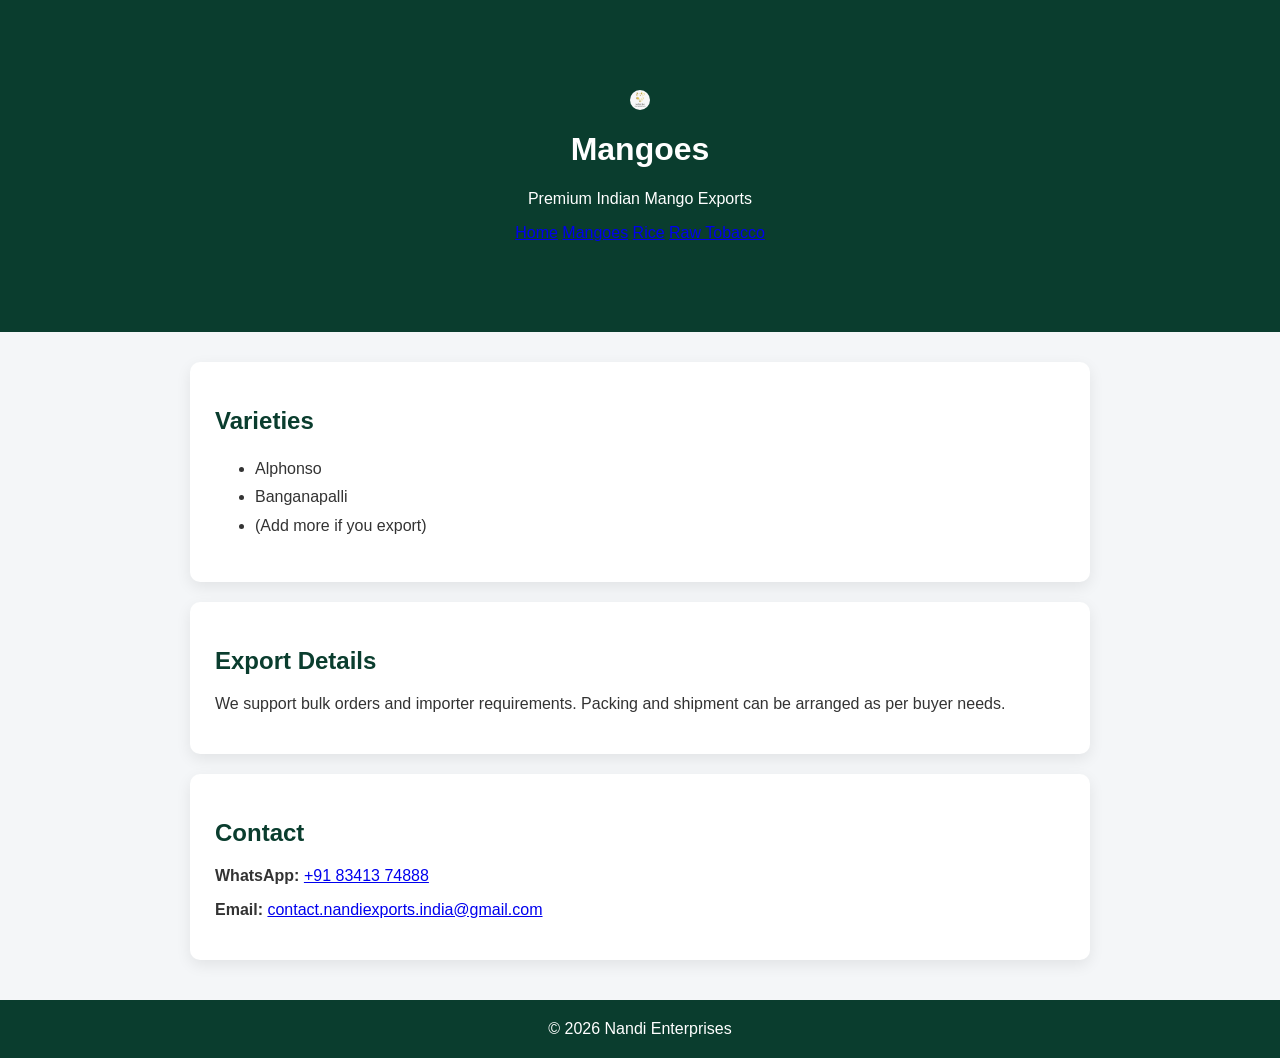
==== mangoes.html @ 439891d4 "Create mangoes.html" ====
<!DOCTYPE html>
<html>
<head>
  <title>Mangoes | Nandi Enterprises</title>
  <meta name="viewport" content="width=device-width, initial-scale=1.0">
  <link rel="stylesheet" href="style.css">
</head>
<body>

<header class="header">
  <div class="container">
    <img src="Nandi%20Enterprises.png" alt="Nandi Enterprises Logo" class="logo">
    <h1>Mangoes</h1>
    <p>Premium Indian Mango Exports</p>

    <nav class="nav">
      <a href="index.html">Home</a>
      <a href="mangoes.html">Mangoes</a>
      <a href="rice.html">Rice</a>
      <a href="raw-tobacco.html">Raw Tobacco</a>
    </nav>
  </div>
</header>

<main class="container">
  <section class="card">
    <h2>Varieties</h2>
    <ul>
      <li>Alphonso</li>
      <li>Banganapalli</li>
      <li>(Add more if you export)</li>
    </ul>
  </section>

  <section class="card">
    <h2>Export Details</h2>
    <p>We support bulk orders and importer requirements. Packing and shipment can be arranged as per buyer needs.</p>
  </section>

  <section class="card">
    <h2>Contact</h2>
    <p><b>WhatsApp:</b> <a href="https://wa.me/918341374888" target="_blank">+91 83413 74888</a></p>
    <p><b>Email:</b> <a href="mailto:contact.nandiexports.india@gmail.com">contact.nandiexports.india@gmail.com</a></p>
  </section>
</main>

<footer class="footer">© <span id="year"></span> Nandi Enterprises</footer>
<script>document.getElementById("year").textContent = new Date().getFullYear();</script>

</body>
</html>
---- style.css ----
body {
  margin: 0;
  font-family: Arial, sans-serif;
  background: #f4f6f8;
  color: #333;
}

.header {
  background: #0a3d2e;
  color: white;
  padding: 60px 20px;
  text-align: center;
}

.container {
  max-width: 900px;
  margin: 30px auto;
  padding: 0 20px;
}

.card {
  background: white;
  padding: 25px;
  margin-bottom: 20px;
  border-radius: 10px;
  box-shadow: 0 5px 15px rgba(0,0,0,0.08);
}

h2 {
  color: #0a3d2e;
}

ul {
  line-height: 1.8;
}

.btn {
  display: inline-block;
  margin-top: 15px;
  padding: 10px 18px;
  background: white;
  color: #0a3d2e;
  text-decoration: none;
  font-weight: bold;
  border-radius: 6px;
}

.footer {
  background: #0a3d2e;
  color: white;
  text-align: center;
  padding: 20px;
  margin-top: 40px;
}

.logo{
  width:20px;
  height:auto;
  display:block;
  margin:0 auto 15px auto;
  border-radius:10px;
}

.contact-buttons{
  display:flex;
  gap:10px;
  flex-wrap:wrap;
  margin-top:12px;
}

.btn2{
  display:inline-block;
  padding:10px 14px;
  border-radius:8px;
  text-decoration:none;
  background:#0a3d2e;
  color:white;
  font-weight:bold;
}
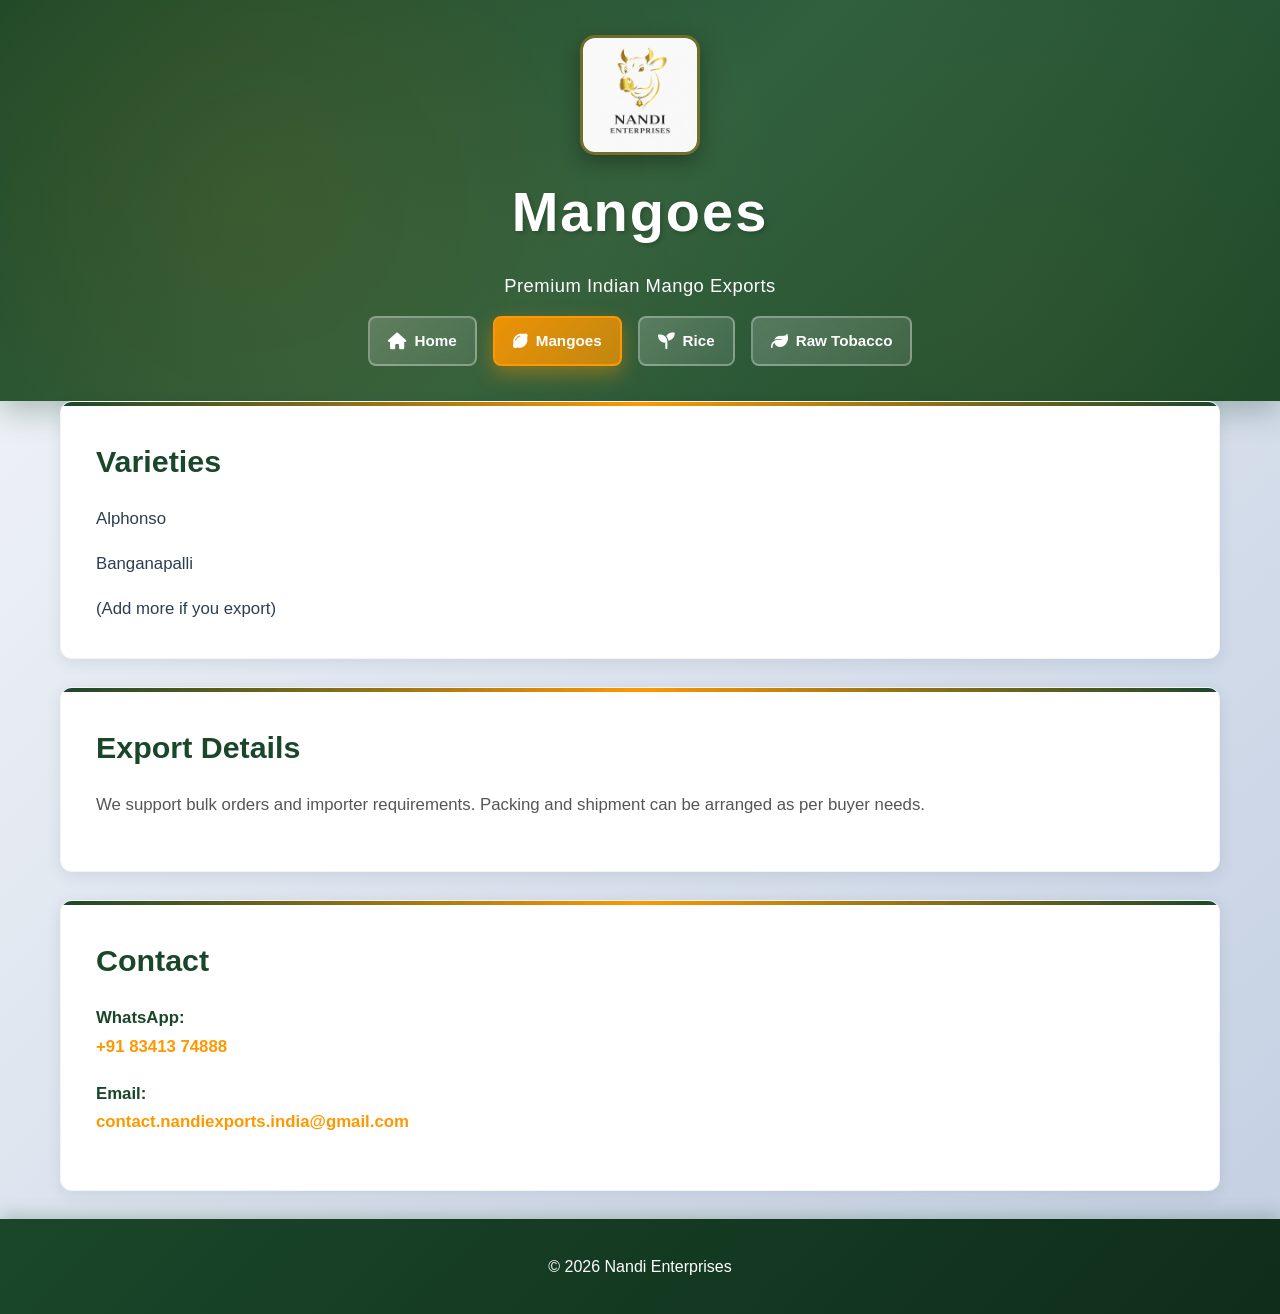
==== commit 8e16e44c: "updated css for home screen" ====
--- a/mangoes.html
+++ b/mangoes.html
@@ -3,6 +3,7 @@
 <head>
   <title>Mangoes | Nandi Enterprises</title>
   <meta name="viewport" content="width=device-width, initial-scale=1.0">
+  <link rel="stylesheet" href="https://cdnjs.cloudflare.com/ajax/libs/font-awesome/6.5.0/css/all.min.css">
   <link rel="stylesheet" href="style.css">
 </head>
 <body>
@@ -14,10 +15,10 @@
     <p>Premium Indian Mango Exports</p>
 
     <nav class="nav">
-      <a href="index.html">Home</a>
-      <a href="mangoes.html">Mangoes</a>
-      <a href="rice.html">Rice</a>
-      <a href="raw-tobacco.html">Raw Tobacco</a>
+      <a href="index.html"><i class="fas fa-home"></i> Home</a>
+      <a href="mangoes.html"><i class="fas fa-lemon"></i> Mangoes</a>
+      <a href="rice.html"><i class="fas fa-seedling"></i> Rice</a>
+      <a href="raw-tobacco.html"><i class="fas fa-leaf"></i> Raw Tobacco</a>
     </nav>
   </div>
 </header>
@@ -45,7 +46,20 @@
 </main>
 
 <footer class="footer">© <span id="year"></span> Nandi Enterprises</footer>
-<script>document.getElementById("year").textContent = new Date().getFullYear();</script>
+<script>
+  document.getElementById("year").textContent = new Date().getFullYear();
+  
+  // Highlight current navigation link
+  const navLinks = document.querySelectorAll('.nav a');
+  const currentPage = window.location.pathname.split('/').pop() || 'index.html';
+  
+  navLinks.forEach(link => {
+    const href = link.getAttribute('href');
+    if (href === currentPage || (currentPage === '' && href === 'index.html')) {
+      link.classList.add('active');
+    }
+  });
+</script>
 
 </body>
 </html>
--- a/style.css
+++ b/style.css
@@ -1,79 +1,706 @@
+/* ===== RESET & BASE STYLES ===== */
+* {
+  margin: 0;
+  padding: 0;
+  box-sizing: border-box;
+}
+
+html {
+  scroll-behavior: smooth;
+}
+
 body {
+  font-family: 'Poppins', 'Segoe UI', Tahoma, Geneva, Verdana, sans-serif;
+  line-height: 1.6;
+  color: #2c3e50;
+  background: linear-gradient(135deg, #f5f7fa 0%, #c3cfe2 100%);
+  min-height: 100vh;
+}
+
+/* ===== CONTAINER ===== */
+.container {
+  max-width: 1200px;
+  margin: 0 auto;
+  padding: 0 20px;
+}
+
+/* ===== HEADER ===== */
+.header {
+  background: linear-gradient(135deg, #1a472a 0%, #2d5f3f 50%, #1a472a 100%);
+  color: white;
+  padding: clamp(20px, 3vw, 35px) 20px;
+  text-align: center;
+  box-shadow: 0 10px 30px rgba(26, 71, 42, 0.3);
+  position: relative;
+  overflow: hidden;
+}
+
+.header::before {
+  content: '';
+  position: absolute;
+  top: 0;
+  left: 0;
+  right: 0;
+  bottom: 0;
+  background: radial-gradient(circle at 20% 50%, rgba(255, 152, 0, 0.1) 0%, transparent 50%),
+              radial-gradient(circle at 80% 80%, rgba(255, 152, 0, 0.05) 0%, transparent 50%);
+  pointer-events: none;
+}
+
+.header .container {
+  display: flex;
+  flex-direction: column;
+  align-items: center;
+  gap: clamp(8px, 1.5vw, 12px);
+  position: relative;
+  z-index: 1;
+}
+
+/* Responsive logo */
+.header .logo {
+  width: clamp(70px, 18vw, 120px);
+  height: auto;
+  border-radius: 15px;
+  box-shadow: 0 8px 20px rgba(0, 0, 0, 0.3);
+  object-fit: contain;
+  border: 3px solid rgba(255, 152, 0, 0.3);
+  transition: transform 0.3s ease;
+  animation: slideDown 0.8s ease-out;
+}
+
+.header .logo:hover {
+  transform: scale(1.05);
+}
+
+/* Responsive heading */
+.header h1 {
+  font-size: clamp(2.2rem, 6vw, 3.5rem);
+  font-weight: 800;
+  letter-spacing: 2px;
+  margin-bottom: 2px;
+  text-shadow: 2px 2px 4px rgba(0, 0, 0, 0.2);
+  animation: slideDown 1s ease-out 0.2s both;
+}
+
+/* Responsive subtitle */
+.header p {
+  font-size: clamp(0.9rem, 2.2vw, 1.15rem);
+  opacity: 0.95;
+  max-width: 600px;
+  font-weight: 400;
+  letter-spacing: 0.5px;
   margin: 0;
-  font-family: Arial, sans-serif;
-  background: #f4f6f8;
-  color: #333;
-}
-
-.header {
-  background: #0a3d2e;
+  animation: slideDown 1s ease-out 0.4s both;
+}
+
+/* Animation */
+@keyframes slideDown {
+  from {
+    opacity: 0;
+    transform: translateY(-30px);
+  }
+  to {
+    opacity: 1;
+    transform: translateY(0);
+  }
+}
+
+/* ===== NAVIGATION ===== */
+.nav {
+  display: flex;
+  flex-wrap: wrap;
+  justify-content: center;
+  align-items: center;
+  gap: clamp(10px, 1.8vw, 16px);
+  width: 100%;
+  margin-top: 4px;
+}
+
+.nav a {
   color: white;
-  padding: 60px 20px;
-  text-align: center;
-}
-
-.container {
-  max-width: 900px;
-  margin: 30px auto;
-  padding: 0 20px;
-}
-
+  text-decoration: none;
+  padding: clamp(8px, 1.2vw, 11px) clamp(12px, 2vw, 18px);
+  background: linear-gradient(135deg, rgba(255, 255, 255, 0.2) 0%, rgba(255, 255, 255, 0.1) 100%);
+  border-radius: 8px;
+  transition: all 0.4s cubic-bezier(0.25, 0.46, 0.45, 0.94);
+  font-size: clamp(0.85rem, 1.3vw, 0.95rem);
+  font-weight: 600;
+  white-space: nowrap;
+  border: 2px solid rgba(255, 255, 255, 0.3);
+  backdrop-filter: blur(10px);
+  display: flex;
+  align-items: center;
+  gap: 8px;
+}
+
+.nav a:hover {
+  background: linear-gradient(135deg, rgba(255, 152, 0, 0.8) 0%, rgba(255, 152, 0, 0.6) 100%);
+  transform: translateY(-4px) scale(1.05);
+  border-color: rgba(255, 152, 0, 1);
+  box-shadow: 0 8px 20px rgba(255, 152, 0, 0.3);
+}
+
+.nav a.active {
+  background: linear-gradient(135deg, rgba(255, 152, 0, 0.9) 0%, rgba(255, 152, 0, 0.7) 100%);
+  border-color: rgba(255, 152, 0, 1);
+  box-shadow: 0 8px 20px rgba(255, 152, 0, 0.4);
+  font-weight: 700;
+}
+
+.nav i {
+  font-size: 1.1em;
+}
+
+/* ===== BUTTONS ===== */
+.btn, .btn2 {
+  display: inline-block;
+  padding: clamp(9px, 1.3vw, 13px) clamp(18px, 2.8vw, 26px);
+  background: linear-gradient(135deg, #ff9800 0%, #f57c00 100%);
+  color: white;
+  text-decoration: none;
+  border-radius: 8px;
+  transition: all 0.4s cubic-bezier(0.25, 0.46, 0.45, 0.94);
+  font-size: clamp(0.85rem, 1.3vw, 0.95rem);
+  font-weight: 700;
+  border: 2px solid transparent;
+  cursor: pointer;
+  box-shadow: 0 6px 15px rgba(255, 152, 0, 0.25);
+  position: relative;
+  overflow: hidden;
+  display: inline-flex;
+  align-items: center;
+  gap: 8px;
+}
+
+.btn::before, .btn2::before {
+  content: '';
+  position: absolute;
+  top: 0;
+  left: -100%;
+  width: 100%;
+  height: 100%;
+  background: rgba(255, 255, 255, 0.2);
+  transition: left 0.4s ease;
+}
+
+.btn:hover, .btn2:hover {
+  background: linear-gradient(135deg, #f57c00 0%, #e65100 100%);
+  transform: translateY(-5px);
+  box-shadow: 0 12px 25px rgba(255, 152, 0, 0.4);
+  border-color: rgba(255, 255, 255, 0.5);
+}
+
+.btn:hover::before, .btn2:hover::before {
+  left: 100%;
+}
+
+.btn i, .btn2 i {
+  font-size: 1.1em;
+}
+
+/* ===== MAIN CONTENT ===== */
+main {
+  padding: clamp(20px, 3vw, 40px) 20px;
+  min-height: calc(100vh - 200px);
+}
+
+/* ===== CARDS ===== */
 .card {
   background: white;
-  padding: 25px;
-  margin-bottom: 20px;
-  border-radius: 10px;
-  box-shadow: 0 5px 15px rgba(0,0,0,0.08);
-}
-
-h2 {
-  color: #0a3d2e;
-}
-
-ul {
-  line-height: 1.8;
-}
-
-.btn {
+  padding: clamp(22px, 3.5vw, 35px);
+  margin-bottom: clamp(18px, 2.5vw, 28px);
+  border-radius: 12px;
+  box-shadow: 0 4px 15px rgba(44, 62, 80, 0.1);
+  transition: all 0.4s cubic-bezier(0.25, 0.46, 0.45, 0.94);
+  border: 1px solid rgba(26, 71, 42, 0.05);
+  position: relative;
+  overflow: hidden;
+}
+
+.card::before {
+  content: '';
+  position: absolute;
+  top: 0;
+  left: 0;
+  right: 0;
+  height: 4px;
+  background: linear-gradient(90deg, #1a472a 0%, #ff9800 50%, #1a472a 100%);
+}
+
+.card:hover {
+  transform: translateY(-8px);
+  box-shadow: 0 15px 40px rgba(44, 62, 80, 0.15);
+  border-color: rgba(255, 152, 0, 0.2);
+}
+
+.card h2 {
+  font-size: clamp(1.4rem, 2.8vw, 1.9rem);
+  color: #1a472a;
+  margin-bottom: clamp(14px, 2vw, 20px);
+  display: flex;
+  align-items: center;
+  gap: 12px;
+  font-weight: 700;
+}
+
+.card h2 i {
+  color: #ff9800;
+  font-size: 1.2em;
+}
+
+.card p {
+  font-size: clamp(0.9rem, 1.7vw, 1.05rem);
+  color: #555;
+  margin-bottom: clamp(12px, 1.5vw, 16px);
+  line-height: 1.7;
+  font-weight: 400;
+}
+
+/* ===== LISTS ===== */
+.card ul {
+  list-style: none;
+  padding-left: 0;
+  display: flex;
+  flex-direction: column;
+  gap: clamp(12px, 1.5vw, 18px);
+}
+
+.card ul li {
+  margin-bottom: 0;
+  font-size: clamp(0.9rem, 1.7vw, 1.05rem);
+}
+
+.card ul li a {
+  color: #1a472a;
+  text-decoration: none;
+  font-weight: 600;
+  transition: all 0.3s cubic-bezier(0.25, 0.46, 0.45, 0.94);
+  display: inline-flex;
+  align-items: center;
+  gap: 12px;
+  padding: 6px 0;
+}
+
+.card ul li a:hover {
+  color: #ff9800;
+  transform: translateX(8px);
+}
+
+.card ul li a i {
+  color: #ff9800;
+  transition: all 0.3s ease;
+}
+
+.card ul li a:hover i {
+  transform: scale(1.2);
+}
+
+/* ===== CONTACT SECTION ===== */
+.card#contact p {
+  margin-bottom: clamp(13px, 1.8vw, 18px);
+  display: flex;
+  align-items: center;
+  gap: 8px;
+}
+
+.card b {
+  color: #1a472a;
+  font-weight: 700;
+  display: flex;
+  align-items: center;
+  gap: 10px;
+  margin-bottom: 0;
+}
+
+.card a[href*="tel:"],
+.card a[href*="mailto:"],
+.card a[href*="wa.me"],
+.card a[href*="instagram"] {
+  color: #ff9800;
+  text-decoration: none;
+  font-weight: 600;
+  transition: all 0.3s cubic-bezier(0.25, 0.46, 0.45, 0.94);
+  position: relative;
   display: inline-block;
-  margin-top: 15px;
-  padding: 10px 18px;
-  background: white;
-  color: #0a3d2e;
-  text-decoration: none;
-  font-weight: bold;
-  border-radius: 6px;
-}
-
+  padding-bottom: 2px;
+  font-size: clamp(0.9rem, 1.7vw, 1.05rem);
+}
+
+.card a[href*="tel:"]::after,
+.card a[href*="mailto:"]::after,
+.card a[href*="wa.me"]::after,
+.card a[href*="instagram"]::after {
+  content: '';
+  position: absolute;
+  bottom: 0;
+  left: 0;
+  width: 0;
+  height: 2px;
+  background: #ff9800;
+  transition: width 0.3s ease;
+}
+
+.card a[href*="tel:"]:hover,
+.card a[href*="mailto:"]:hover,
+.card a[href*="wa.me"]:hover,
+.card a[href*="instagram"]:hover {
+  color: #f57c00;
+}
+
+.card a[href*="tel:"]:hover::after,
+.card a[href*="mailto:"]:hover::after,
+.card a[href*="wa.me"]:hover::after,
+.card a[href*="instagram"]:hover::after {
+  width: 100%;
+}
+
+/* ===== CONTACT BUTTONS ===== */
+.contact-buttons {
+  display: flex;
+  flex-wrap: wrap;
+  gap: clamp(10px, 1.8vw, 14px);
+  margin: clamp(16px, 2.5vw, 22px) 0;
+  justify-content: center;
+}
+
+.contact-buttons .btn2 {
+  flex: 1;
+  min-width: 140px;
+  text-align: center;
+  display: flex;
+  align-items: center;
+  justify-content: center;
+  gap: 8px;
+}
+
+/* ===== FOOTER ===== */
 .footer {
-  background: #0a3d2e;
+  background: linear-gradient(135deg, #1a472a 0%, #0f2d1a 100%);
   color: white;
   text-align: center;
-  padding: 20px;
-  margin-top: 40px;
-}
-
-.logo{
-  width:20px;
-  height:auto;
-  display:block;
-  margin:0 auto 15px auto;
-  border-radius:10px;
-}
-
-.contact-buttons{
-  display:flex;
-  gap:10px;
-  flex-wrap:wrap;
-  margin-top:12px;
-}
-
-.btn2{
-  display:inline-block;
-  padding:10px 14px;
-  border-radius:8px;
-  text-decoration:none;
-  background:#0a3d2e;
-  color:white;
-  font-weight:bold;
-}
+  padding: clamp(22px, 3.5vw, 35px) 20px;
+  font-size: clamp(0.85rem, 1.6vw, 1rem);
+  box-shadow: 0 -6px 15px rgba(26, 71, 42, 0.2);
+  margin-top: auto;
+  font-weight: 500;
+}
+
+/* ===== TABLET VIEW (769px to 1024px) ===== */
+@media (max-width: 1024px) {
+  .header .container {
+    gap: 10px;
+  }
+  
+  .header h1 {
+    font-size: 2.3rem;
+  }
+  
+  .header p {
+    font-size: 1rem;
+  }
+  
+  .header .logo {
+    width: 110px;
+  }
+  
+  .nav {
+    gap: 11px;
+  }
+  
+  .nav a {
+    padding: 8px 12px;
+    font-size: 0.9rem;
+  }
+  
+  main {
+    padding: 22px 15px;
+  }
+  
+  .contact-buttons {
+    justify-content: space-between;
+  }
+  
+  .card {
+    padding: 22px 18px;
+    margin-bottom: 18px;
+  }
+  
+  .card h2 {
+    font-size: 1.6rem;
+  }
+}
+
+/* ===== MOBILE VIEW (max-width: 768px) ===== */
+@media (max-width: 768px) {
+  /* General */
+  body {
+    background: linear-gradient(135deg, #f5f7fa 0%, #e8ecf1 100%);
+  }
+  
+  /* Header adjustments */
+  .header {
+    padding: 18px 15px;
+    box-shadow: 0 6px 20px rgba(26, 71, 42, 0.25);
+  }
+  
+  .header .logo {
+    width: 85px;
+    border-width: 2px;
+  }
+  
+  .header h1 {
+    font-size: 1.6rem;
+    margin-bottom: 3px;
+  }
+  
+  .header p {
+    font-size: 0.9rem;
+  }
+  
+  /* Navigation stack vertically */
+  .nav {
+    flex-direction: column;
+    align-items: stretch;
+    gap: 7px;
+    margin-top: 4px;
+  }
+  
+  .nav a {
+    text-align: center;
+    padding: 10px 12px;
+    font-size: 0.88rem;
+    border-radius: 7px;
+  }
+  
+  .nav a:hover {
+    transform: translateY(-3px) scale(1.02);
+  }
+  
+  /* Main content padding */
+  main {
+    padding: 18px 12px;
+  }
+  
+  /* Card adjustments */
+  .card {
+    padding: 18px 14px;
+    margin-bottom: 15px;
+    border-radius: 11px;
+  }
+  
+  .card h2 {
+    font-size: 1.3rem;
+    margin-bottom: 12px;
+    gap: 10px;
+  }
+  
+  .card p {
+    font-size: 0.9rem;
+    margin-bottom: 11px;
+  }
+  
+  .card ul {
+    gap: 10px;
+  }
+  
+  .card ul li {
+    font-size: 0.9rem;
+  }
+  
+  .card ul li a {
+    font-size: 0.9rem;
+    gap: 10px;
+  }
+  
+  /* Contact section */
+  .card#contact p {
+    margin-bottom: 12px;
+  }
+  
+  .card b {
+    font-size: 0.93rem;
+    margin-bottom: 2px;
+  }
+  
+  .card a[href*="tel:"],
+  .card a[href*="mailto:"],
+  .card a[href*="wa.me"],
+  .card a[href*="instagram"] {
+    font-size: 0.9rem;
+  }
+  
+  /* Contact buttons stack vertically */
+  .contact-buttons {
+    flex-direction: column;
+    gap: 8px;
+    margin: 15px 0;
+  }
+  
+  .contact-buttons .btn2 {
+    width: 100%;
+    min-width: unset;
+    padding: 11px 12px;
+    font-size: 0.88rem;
+  }
+  
+  /* Button adjustments */
+  .btn {
+    font-size: 0.88rem;
+    padding: 9px 12px;
+  }
+}
+
+/* ===== EXTRA SMALL DEVICES (max-width: 480px) ===== */
+@media (max-width: 480px) {
+  /* General spacing */
+  .container {
+    padding: 0 11px;
+  }
+  
+  /* Header */
+  .header {
+    padding: 16px 11px;
+  }
+  
+  .header .container {
+    gap: 9px;
+  }
+  
+  .header .logo {
+    width: 70px;
+    border-width: 2px;
+  }
+  
+  .header h1 {
+    font-size: 1.35rem;
+    margin-bottom: 2px;
+    letter-spacing: 0.5px;
+  }
+  
+  .header p {
+    font-size: 0.8rem;
+    max-width: 100%;
+  }
+  
+  /* Navigation */
+  .nav {
+    gap: 6px;
+  }
+  
+  .nav a {
+    font-size: 0.78rem;
+    padding: 8px 10px;
+    border-radius: 6px;
+  }
+  
+  .nav i {
+    display: none; /* Hide icons to save space */
+  }
+  
+  /* Main content */
+  main {
+    padding: 14px 11px;
+  }
+  
+  /* Cards */
+  .card {
+    padding: 14px 11px;
+    margin-bottom: 12px;
+    border-radius: 10px;
+  }
+  
+  .card h2 {
+    font-size: 1.1rem;
+    margin-bottom: 9px;
+    gap: 8px;
+    font-weight: 700;
+  }
+  
+  .card h2 i {
+    display: none; /* Hide icons in headings */
+    font-size: 1em;
+  }
+  
+  .card p {
+    font-size: 0.85rem;
+    margin-bottom: 9px;
+    line-height: 1.6;
+  }
+  
+  .card ul {
+    gap: 8px;
+  }
+  
+  .card ul li {
+    font-size: 0.85rem;
+  }
+  
+  .card ul li a {
+    font-size: 0.85rem;
+    gap: 6px;
+    font-weight: 600;
+  }
+  
+  .card ul li a i {
+    display: none; /* Hide icons in lists */
+  }
+  
+  /* Contact section */
+  .card#contact p {
+    margin-bottom: 10px;
+  }
+  
+  .card b {
+    font-size: 0.87rem;
+    margin-bottom: 2px;
+    gap: 6px;
+  }
+  
+  .card b i {
+    display: none;
+  }
+  
+  .card a[href*="tel:"],
+  .card a[href*="mailto:"],
+  .card a[href*="wa.me"],
+  .card a[href*="instagram"] {
+    font-size: 0.85rem;
+  }
+  
+  /* Contact buttons */
+  .contact-buttons {
+    flex-direction: column;
+    gap: 7px;
+    margin: 13px 0;
+  }
+  
+  .contact-buttons .btn2 {
+    width: 100%;
+    min-width: unset;
+    padding: 10px 11px;
+    font-size: 0.8rem;
+    justify-content: center;
+  }
+  
+  .contact-buttons .btn2 i {
+    display: inline;
+    margin-right: 4px;
+  }
+  
+  /* Button */
+  .btn {
+    font-size: 0.8rem;
+    padding: 8px 10px;
+  }
+  
+  .btn i {
+    display: inline;
+    margin-right: 4px;
+  }
+  
+  /* Footer */
+  .footer {
+    font-size: 0.76rem;
+    padding: 12px 11px;
+  }
+}
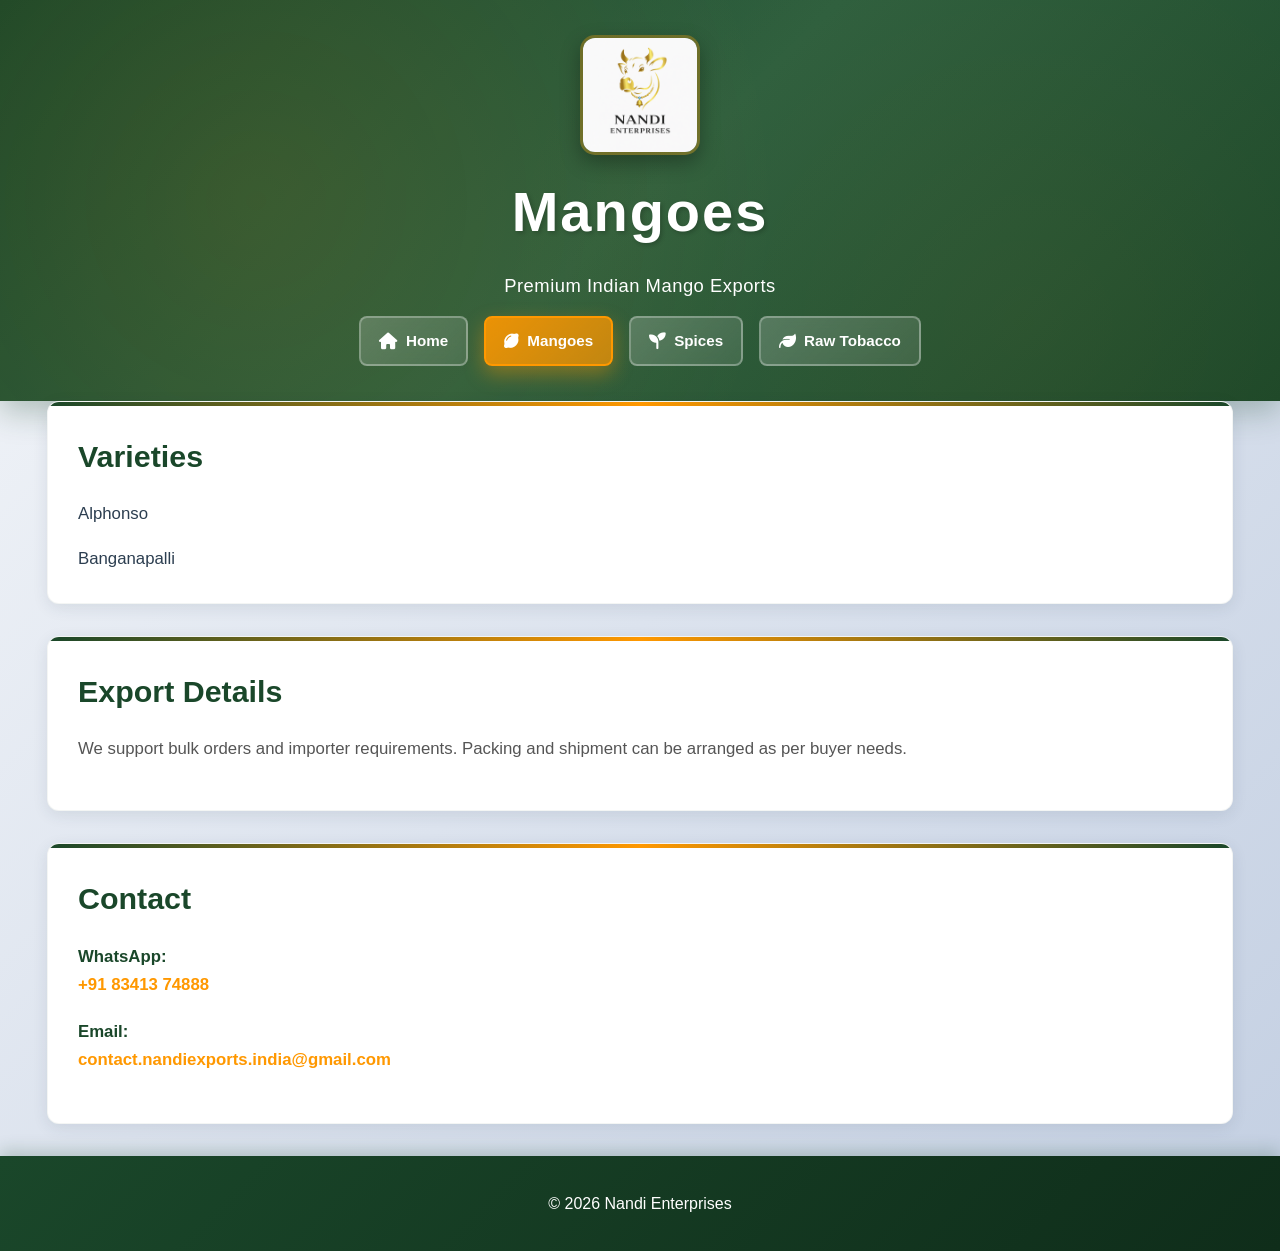
==== commit 99d85055: "Removed unwanted code" ====
--- a/mangoes.html
+++ b/mangoes.html
@@ -17,7 +17,7 @@
     <nav class="nav">
       <a href="index.html"><i class="fas fa-home"></i> Home</a>
       <a href="mangoes.html"><i class="fas fa-lemon"></i> Mangoes</a>
-      <a href="rice.html"><i class="fas fa-seedling"></i> Rice</a>
+      <a href="spices.html"><i class="fas fa-seedling"></i> Spices</a>
       <a href="raw-tobacco.html"><i class="fas fa-leaf"></i> Raw Tobacco</a>
     </nav>
   </div>
@@ -29,7 +29,6 @@
     <ul>
       <li>Alphonso</li>
       <li>Banganapalli</li>
-      <li>(Add more if you export)</li>
     </ul>
   </section>
 
@@ -50,15 +49,31 @@
   document.getElementById("year").textContent = new Date().getFullYear();
   
   // Highlight current navigation link
-  const navLinks = document.querySelectorAll('.nav a');
-  const currentPage = window.location.pathname.split('/').pop() || 'index.html';
+  function highlightCurrentNav() {
+    const navLinks = document.querySelectorAll('.nav a');
+    let currentPage = window.location.pathname.split('/').pop() || 'index.html';
+    
+    // Handle cases where pathname is just "/" or empty
+    if (currentPage === '' || currentPage === '/') {
+      currentPage = 'index.html';
+    }
+    
+    navLinks.forEach(link => {
+      const href = link.getAttribute('href');
+      // Remove any query parameters or hash if present
+      const cleanHref = href.split('?')[0].split('#')[0];
+      
+      if (cleanHref === currentPage || (currentPage === 'index.html' && cleanHref === 'index.html')) {
+        link.classList.add('active');
+      } else {
+        link.classList.remove('active');
+      }
+    });
+  }
   
-  navLinks.forEach(link => {
-    const href = link.getAttribute('href');
-    if (href === currentPage || (currentPage === '' && href === 'index.html')) {
-      link.classList.add('active');
-    }
-  });
+  // Run on page load and when DOM is ready
+  highlightCurrentNav();
+  document.addEventListener('DOMContentLoaded', highlightCurrentNav);
 </script>
 
 </body>
--- a/style.css
+++ b/style.css
@@ -19,9 +19,9 @@
 
 /* ===== CONTAINER ===== */
 .container {
-  max-width: 1200px;
+  max-width: 95%;
   margin: 0 auto;
-  padding: 0 20px;
+  padding: 0 15px;
 }
 
 /* ===== HEADER ===== */
@@ -156,12 +156,12 @@
   display: inline-block;
   padding: clamp(9px, 1.3vw, 13px) clamp(18px, 2.8vw, 26px);
   background: linear-gradient(135deg, #ff9800 0%, #f57c00 100%);
-  color: white;
-  text-decoration: none;
+  color: #ffffff !important;
+  text-decoration: none !important;
   border-radius: 8px;
   transition: all 0.4s cubic-bezier(0.25, 0.46, 0.45, 0.94);
-  font-size: clamp(0.85rem, 1.3vw, 0.95rem);
-  font-weight: 700;
+  font-size: clamp(0.88rem, 1.4vw, 1rem);
+  font-weight: 900 !important;
   border: 2px solid transparent;
   cursor: pointer;
   box-shadow: 0 6px 15px rgba(255, 152, 0, 0.25);
@@ -169,7 +169,9 @@
   overflow: hidden;
   display: inline-flex;
   align-items: center;
+  justify-content: center;
   gap: 8px;
+  text-shadow: 2px 2px 3px rgba(0, 0, 0, 0.3);
 }
 
 .btn::before, .btn2::before {
@@ -188,6 +190,8 @@
   transform: translateY(-5px);
   box-shadow: 0 12px 25px rgba(255, 152, 0, 0.4);
   border-color: rgba(255, 255, 255, 0.5);
+  color: #ffffff !important;
+  text-decoration: none !important;
 }
 
 .btn:hover::before, .btn2:hover::before {
@@ -196,19 +200,21 @@
 
 .btn i, .btn2 i {
   font-size: 1.1em;
+  color: #ffffff;
 }
 
 /* ===== MAIN CONTENT ===== */
 main {
-  padding: clamp(20px, 3vw, 40px) 20px;
+  padding: clamp(25px, 4vw, 50px) 20px;
   min-height: calc(100vh - 200px);
+  margin-top: clamp(30px, 4vw, 50px);
 }
 
 /* ===== CARDS ===== */
 .card {
   background: white;
-  padding: clamp(22px, 3.5vw, 35px);
-  margin-bottom: clamp(18px, 2.5vw, 28px);
+  padding: clamp(20px, 3vw, 30px);
+  margin-bottom: clamp(20px, 3vw, 32px);
   border-radius: 12px;
   box-shadow: 0 4px 15px rgba(44, 62, 80, 0.1);
   transition: all 0.4s cubic-bezier(0.25, 0.46, 0.45, 0.94);
@@ -414,6 +420,7 @@
   
   main {
     padding: 22px 15px;
+    margin-top: 25px;
   }
   
   .contact-buttons {
@@ -421,8 +428,8 @@
   }
   
   .card {
-    padding: 22px 18px;
-    margin-bottom: 18px;
+    padding: 25px 20px;
+    margin-bottom: 20px;
   }
   
   .card h2 {
@@ -479,6 +486,7 @@
   /* Main content padding */
   main {
     padding: 18px 12px;
+    margin-top: 35px;
   }
   
   /* Card adjustments */
@@ -600,6 +608,7 @@
   /* Main content */
   main {
     padding: 14px 11px;
+    margin-top: 25px;
   }
   
   /* Cards */
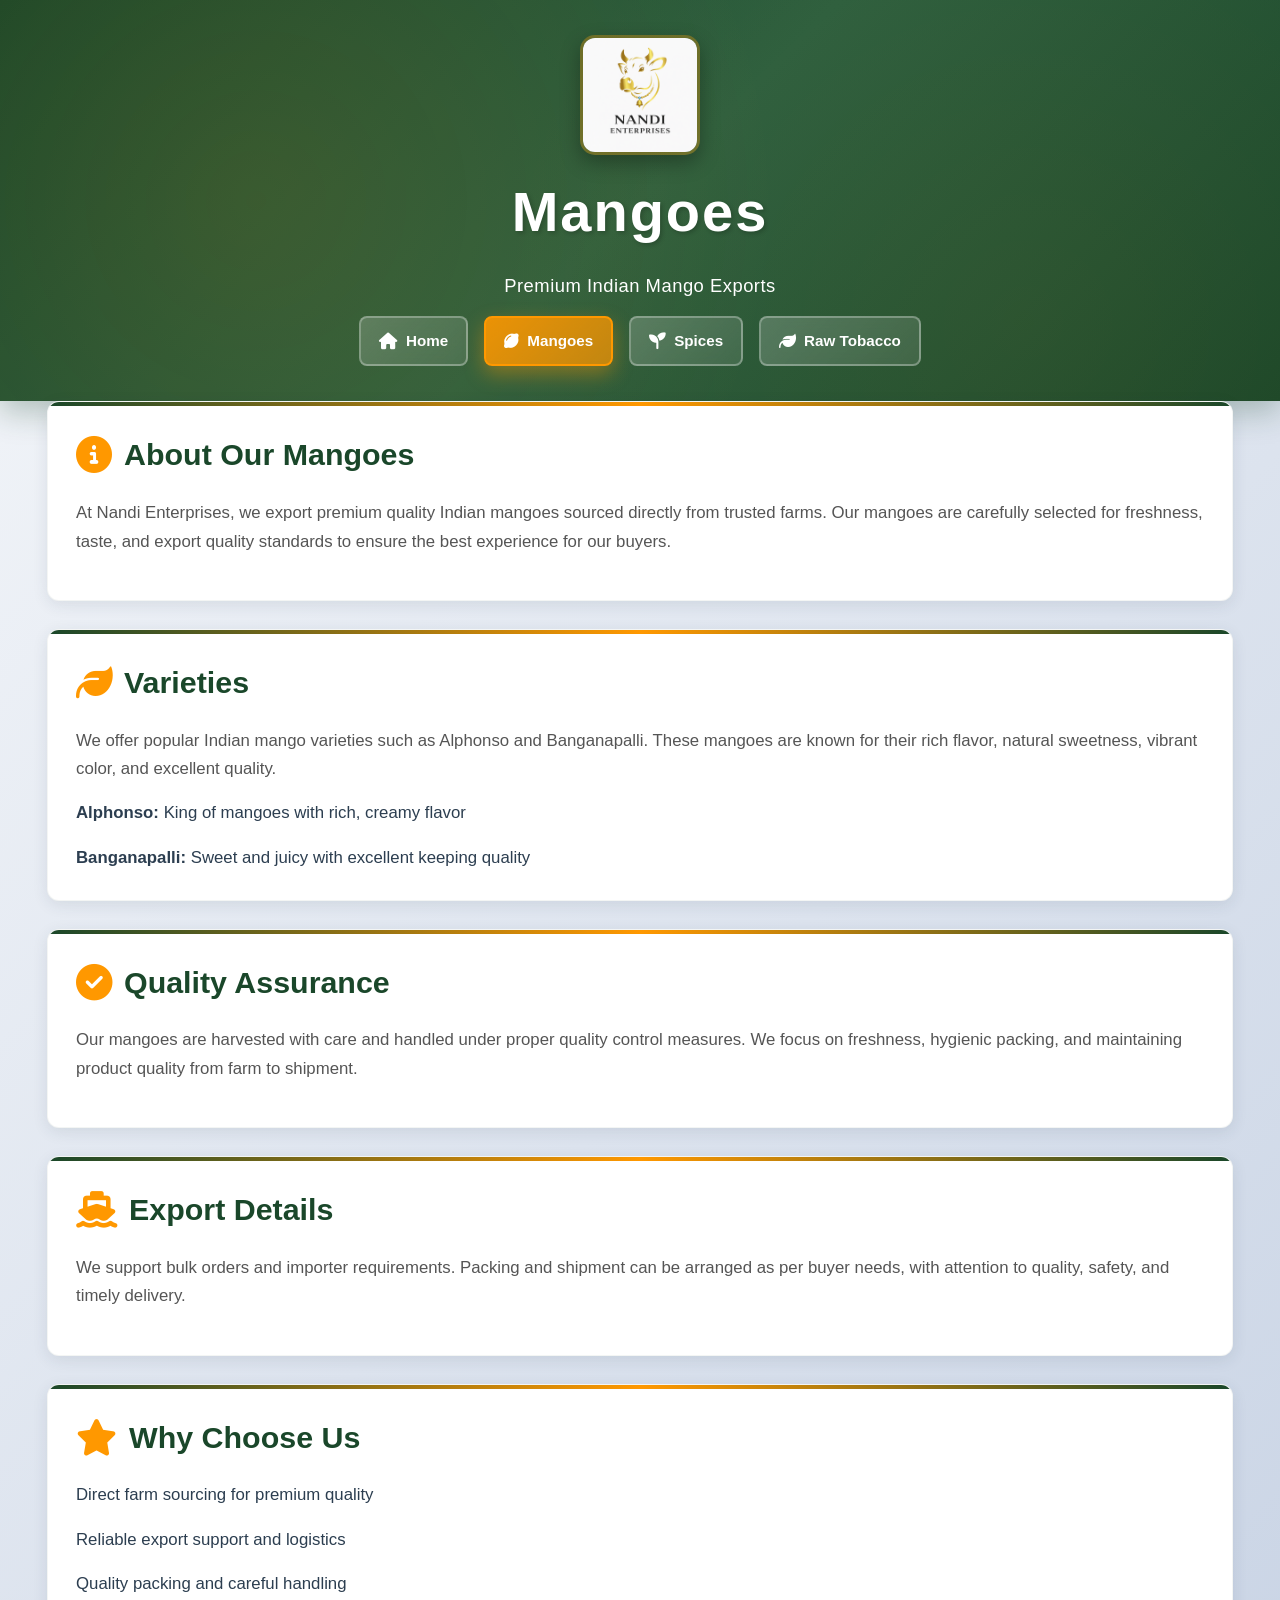
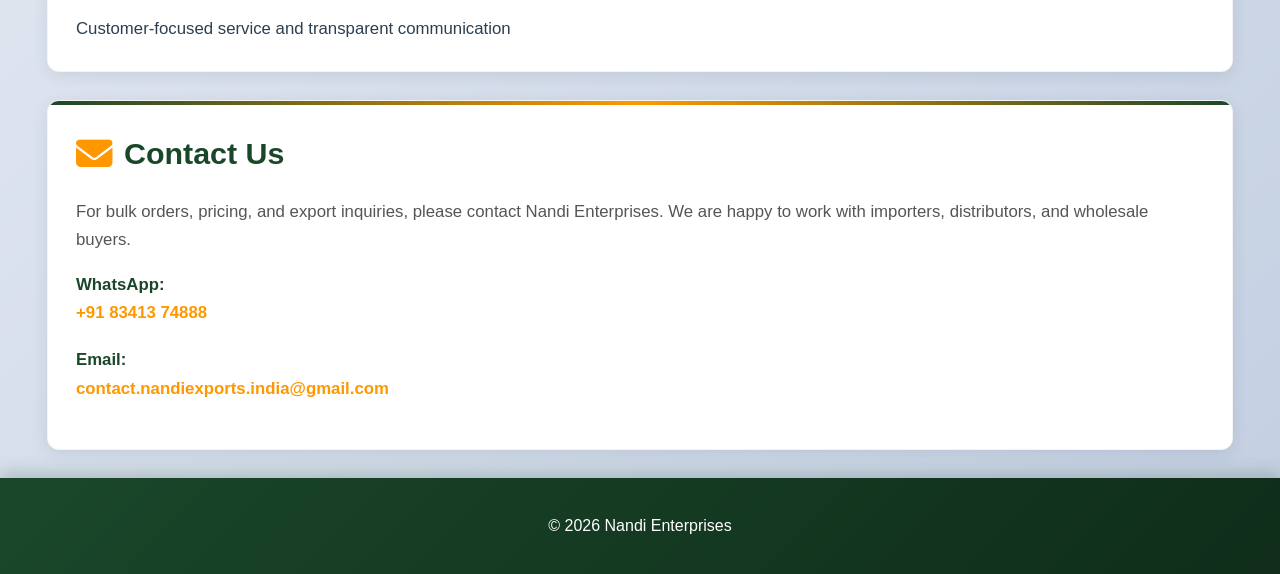
==== commit 16e8e7b5: "Update product pages with complete content and optimize card padding for desktop view" ====
--- a/mangoes.html
+++ b/mangoes.html
@@ -25,21 +25,43 @@
 
 <main class="container">
   <section class="card">
-    <h2>Varieties</h2>
+    <h2><i class="fas fa-info-circle"></i> About Our Mangoes</h2>
+    <p>At Nandi Enterprises, we export premium quality Indian mangoes sourced directly from trusted farms. Our mangoes are carefully selected for freshness, taste, and export quality standards to ensure the best experience for our buyers.</p>
+  </section>
+
+  <section class="card">
+    <h2><i class="fas fa-leaf"></i> Varieties</h2>
+    <p>We offer popular Indian mango varieties such as Alphonso and Banganapalli. These mangoes are known for their rich flavor, natural sweetness, vibrant color, and excellent quality.</p>
     <ul>
-      <li>Alphonso</li>
-      <li>Banganapalli</li>
+      <li><strong>Alphonso:</strong> King of mangoes with rich, creamy flavor</li>
+      <li><strong>Banganapalli:</strong> Sweet and juicy with excellent keeping quality</li>
     </ul>
   </section>
 
   <section class="card">
-    <h2>Export Details</h2>
-    <p>We support bulk orders and importer requirements. Packing and shipment can be arranged as per buyer needs.</p>
+    <h2><i class="fas fa-check-circle"></i> Quality Assurance</h2>
+    <p>Our mangoes are harvested with care and handled under proper quality control measures. We focus on freshness, hygienic packing, and maintaining product quality from farm to shipment.</p>
   </section>
 
   <section class="card">
-    <h2>Contact</h2>
-    <p><b>WhatsApp:</b> <a href="https://wa.me/918341374888" target="_blank">+91 83413 74888</a></p>
+    <h2><i class="fas fa-ship"></i> Export Details</h2>
+    <p>We support bulk orders and importer requirements. Packing and shipment can be arranged as per buyer needs, with attention to quality, safety, and timely delivery.</p>
+  </section>
+
+  <section class="card">
+    <h2><i class="fas fa-star"></i> Why Choose Us</h2>
+    <ul>
+      <li>Direct farm sourcing for premium quality</li>
+      <li>Reliable export support and logistics</li>
+      <li>Quality packing and careful handling</li>
+      <li>Customer-focused service and transparent communication</li>
+    </ul>
+  </section>
+
+  <section class="card">
+    <h2><i class="fas fa-envelope"></i> Contact Us</h2>
+    <p>For bulk orders, pricing, and export inquiries, please contact Nandi Enterprises. We are happy to work with importers, distributors, and wholesale buyers.</p>
+    <p style="margin-top: 15px;"><b>WhatsApp:</b> <a href="https://wa.me/918341374888" target="_blank">+91 83413 74888</a></p>
     <p><b>Email:</b> <a href="mailto:contact.nandiexports.india@gmail.com">contact.nandiexports.india@gmail.com</a></p>
   </section>
 </main>
--- a/style.css
+++ b/style.css
@@ -213,8 +213,8 @@
 /* ===== CARDS ===== */
 .card {
   background: white;
-  padding: clamp(20px, 3vw, 30px);
-  margin-bottom: clamp(20px, 3vw, 32px);
+  padding: clamp(18px, 2.5vw, 28px);
+  margin-bottom: clamp(18px, 2.5vw, 28px);
   border-radius: 12px;
   box-shadow: 0 4px 15px rgba(44, 62, 80, 0.1);
   transition: all 0.4s cubic-bezier(0.25, 0.46, 0.45, 0.94);
